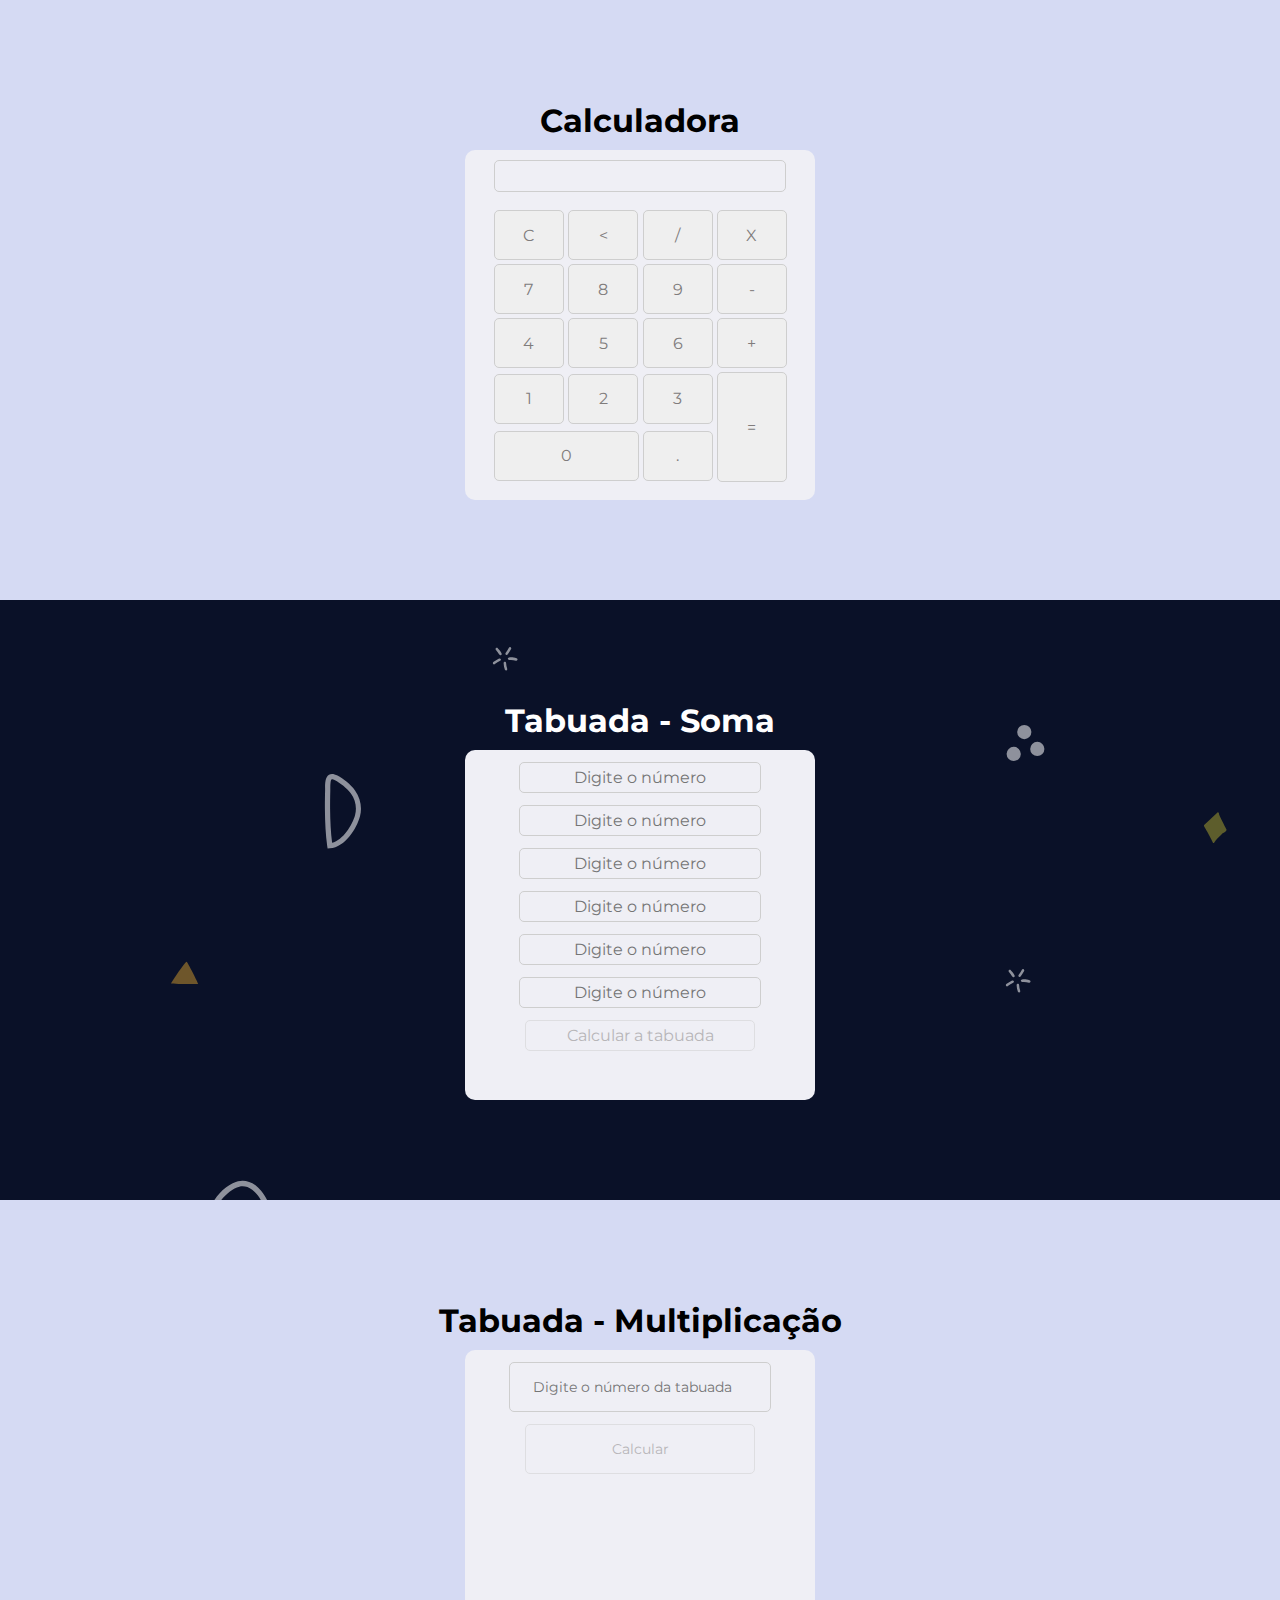
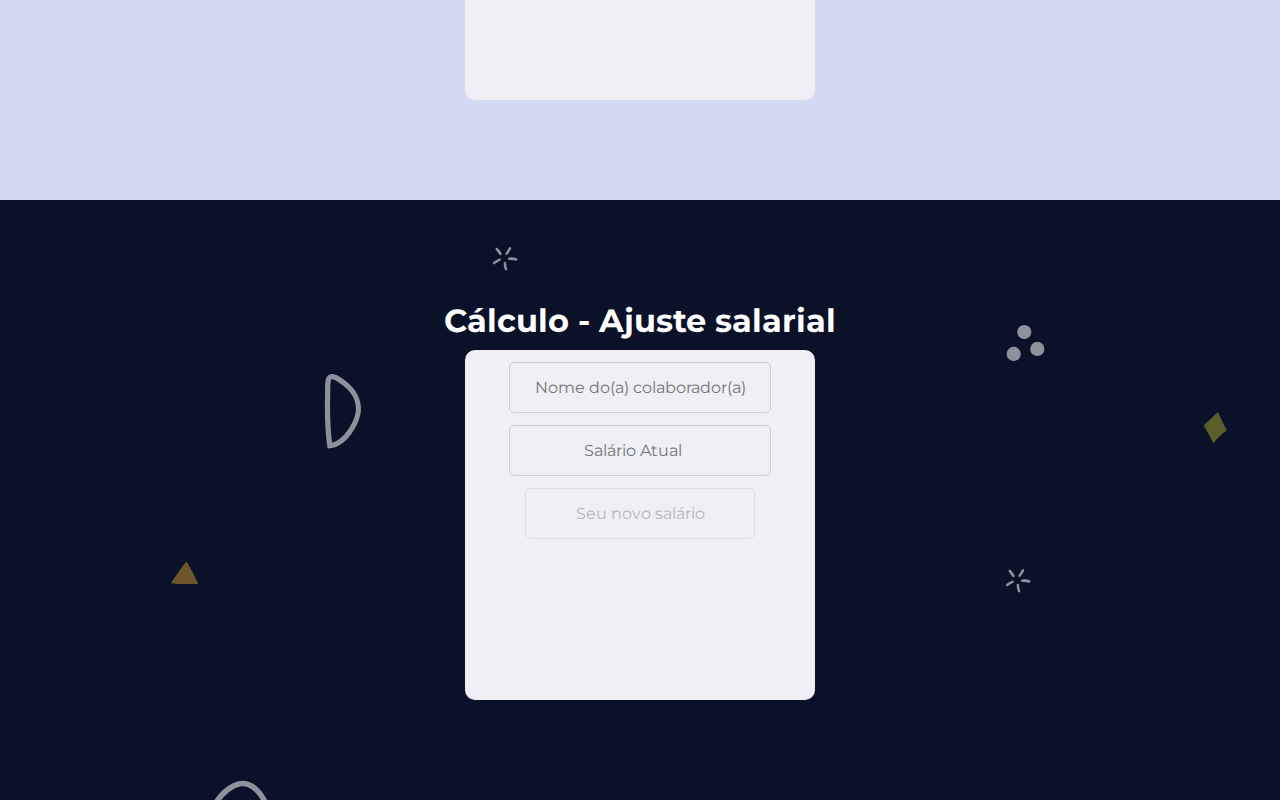
==== cálculos/index.html @ cd3ba108 "feat:initial challenges finished" ====
<!DOCTYPE html>
<html lang="pt-BR">
<head>
    <meta charset="UTF-8">
    <meta http-equiv="X-UA-Compatible" content="IE=edge">
    <meta name="viewport" content="width=device-width, initial-scale=1.0">
    <title>Cálculos</title>
    <link rel="stylesheet" href="index.css">
</head>
<body>

    <section class=" blue" >
        <div>
            <div class="container">
                <h1> Calculadora </h1>
                <div class="information calculator">
                    <table>
                        <div id="resultCalculator"></div>
                        <tr>
                            <td> <button class="btnCalculator" onclick="clean()">C</button></td>
                            <td> <button class="btnCalculator" onclick="back()"><</button></td>
                            <td> <button class="btnCalculator" onclick="insert('/')">/</button></td>
                            <td> <button class="btnCalculator" onclick="insert('*')">X</button></td>
                        </tr>
                        <tr>
                            <td> <button class="btnCalculator" onclick="insert('7')">7</button></td>
                            <td> <button class="btnCalculator" onclick="insert('8')">8</button></td>
                            <td> <button class="btnCalculator" onclick="insert('9')">9</button></td>
                            <td> <button class="btnCalculator" onclick="insert('-')">-</button></td>
                        </tr>
                        <tr>
                            <td> <button class="btnCalculator" onclick="insert('4')">4</button></td>
                            <td> <button class="btnCalculator" onclick="insert('5')">5</button></td>
                            <td> <button class="btnCalculator" onclick="insert('6')">6</button></td>
                            <td> <button class="btnCalculator" onclick="insert('+')" >+</button></td>
                        </tr>
                        <tr>
                            <td> <button class="btnCalculator" onclick="insert('1')">1</button></td>
                            <td> <button class="btnCalculator" onclick="insert('2')">2</button></td>
                            <td> <button class="btnCalculator" onclick="insert('3')">3</button></td>
                            <td rowspan="2"> <button class="btnCalculator" style="height:110px" onclick="calculate()">=</button></td>
                        </tr>
                        <tr>
                            <td colspan="2"> <button class="btnCalculator" style="width: 145px" onclick="insert('0')" >0</button></td>
                            <td> <button class="btnCalculator" onclick="insert('.')">.</button></td>
                        </tr>
                    </table>
                </div>
            </div>
        </div>
    </section>

<section class="picture">
<div class="container">
    <h1> Tabuada - Soma </h1>
    <div class="information">
        <input type="text" id="numberSum1" placeholder="Digite o número">
                <input type="text" id="numberSum2" placeholder="Digite o número">
                <input type="text" id="numberSum3" placeholder="Digite o número">
                <input type="text" id="numberSum4" placeholder="Digite o número">
                <input type="text" id="numberSum5" placeholder="Digite o número">
                <input type="text" id="numberSum6" placeholder="Digite o número">
                <button id="button"> Calcular a tabuada</button>
                <div id="resultSum"> </div>
    </div>
</div>
</section>

<section class=" blue">
    <div>
        <div class="container">
            <h1> Tabuada - Multiplicação </h1>
            <div class="information">
                <input type="number" id="number" placeholder="Digite o número da tabuada">
                <button id="btn"> Calcular </button>
                <div id="result"> </div>
            </div>
        </div>
    </div>
</section>

<section class="picture">
    <div class="container">
        <h1> Cálculo - Ajuste salarial </h1>
        <div class="information">
                <input type="text" id="name" placeholder="Nome do(a) colaborador(a)">
                <input type="number" id="oldSalary" placeholder="Salário Atual">
                <button id="btn2"> Seu novo salário </button>
                <div id="resultpayment"> </div>
        </div> 
    </div>
</section>

<script src="index.js"></script>
</body>
</html>
---- cálculos/index.css ----
@import url('https://fonts.googleapis.com/css2?family=Bebas+Neue&family=Belanosima&family=Montserrat:ital,wght@0,400;0,700;0,900;1,400&family=Open+Sans:wght@400;700&family=Poppins:wght@400;500&family=Righteous&family=Roboto:wght@300&family=Sarala&family=Signika+Negative& família=Ysabeau+SC:wght@300&display=swap');

* {
    margin: 0;
    padding: 0;
    font-family: 'Montserrat', sans-serif;
}

.blue {
    background-color: rgb(213, 218, 243);
    height: 600px;
    color: black;
}

h1 {
    font-size: 2rem;
    margin-bottom: 10px;
}

.picture {
    background-image: url(img-fundo.svg);
    color: white;
    height: 600px;
}

.container {
    height: 600px;
    display: flex;
    flex-direction: column;
    align-items: center;
    justify-content: center;
}

.information {
    background-color: rgb(239, 239, 245);
    border-radius: 10px;
    height: 350px;
    width: 350px;
    display: flex;
    flex-direction:column;
    align-items: center;
} 

#number, #btn, #result {
    text-align: center;
    margin-top: 12px;
    background-color:  rgb(239, 239, 245);
    color: rgb(128, 124, 124);
    border-radius: 5px;
    font-size: 0.9rem;
}

#number, #btn {
    padding: 15px;
    width: 230px;
    border: 1px double #cecece;
}

#numberSum1, #numberSum2, #numberSum3, #numberSum4, #numberSum5, #numberSum6, #button, #resultSum {
    text-align: center;
    margin-top: 12px;
    background-color:  rgb(239, 239, 245);
    color: rgb(128, 124, 124);
    border-radius: 5px;
    font-size: 1rem;
    padding: 5px;
    width: 230px;
}

#numberSum1, #numberSum2, #numberSum3, #numberSum4, #numberSum5, #numberSum6, #button {
    border: 1px double #cecece;
}

#name, #oldSalary, #btn2  {
    text-align: center;
    margin-top: 12px;
    background-color:  rgb(239, 239, 245);
    color: rgb(128, 124, 124);
    border-radius: 5px;
    font-size: 1rem;
    padding: 10px;
    width: 230px;
}

#name, #oldSalary, #btn2 {
    text-align: center;
    margin-top: 12px;
    background-color:  rgb(239, 239, 245);
    color: rgb(128, 124, 124);
    border-radius: 5px;
    font-size: 1rem;
    padding: 15px;
    width: 230px;
}

#resultpayment {
    padding: 15px;
    margin-top: 12px;
    text-align: center;
    font-size: 1rem;
    width: 300px;
    color: rgb(128, 124, 124);
}

#name {
    color: rgb(128, 124, 124);
}

#name, #oldSalary, #btn2 {
    border: 1px double #cecece;
}

.disabled {
    opacity: 0.5;
}

table {
    margin: auto;
}

.btnCalculator {
    cursor: pointer;
    border: 1px double #cecece;
    border-radius: 5px;
    font-size: 1rem;
    color: rgb(128, 124, 124);
    width: 70px;
    height: 50px;
    margin: 1px;
}

.btnCalculator:hover {
    background-color: rgb(213, 218, 243);
}

#resultCalculator {
    font-size: 1.5rem;
    border: 1px double #cecece;
    border-radius: 5px;
    text-align: right;
    color: rgb(128, 124, 124);
    width: 290px;
    height: 30px;
    margin: 1px;
    margin-top: 10px;
}
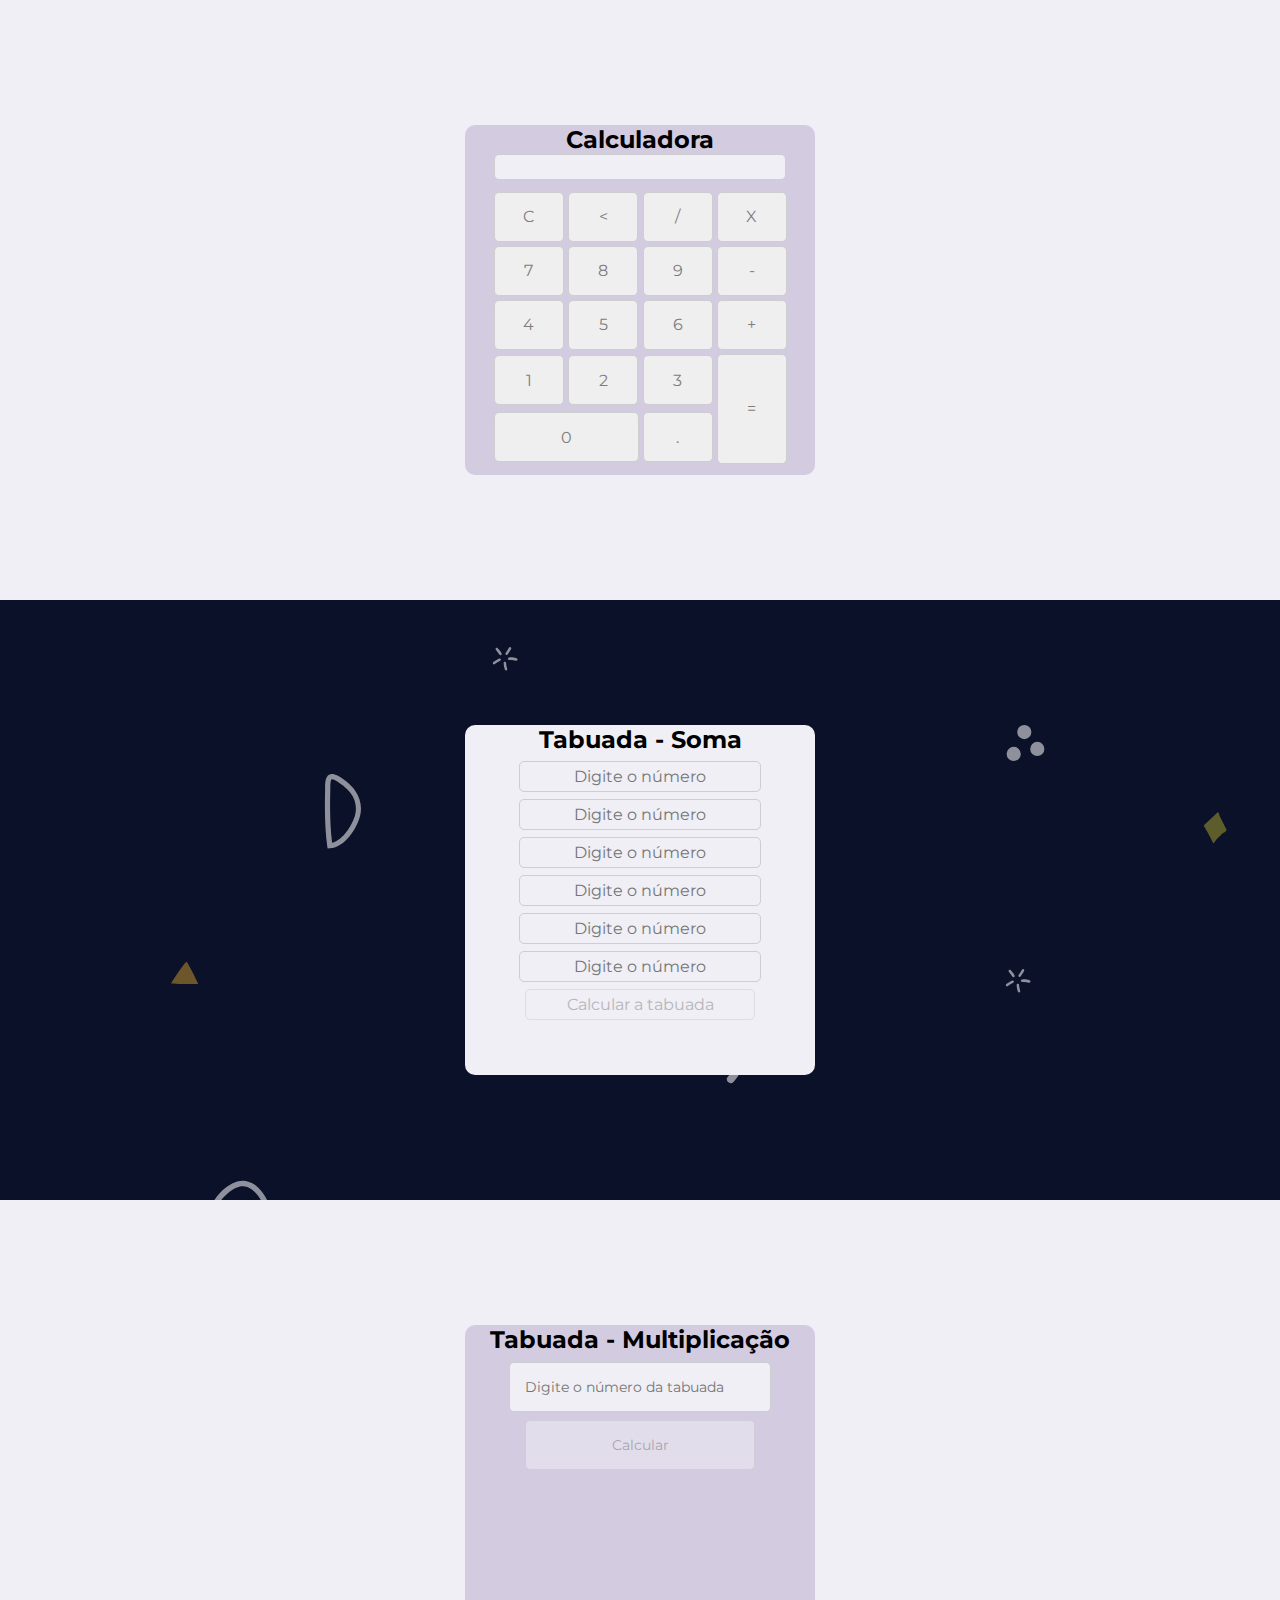
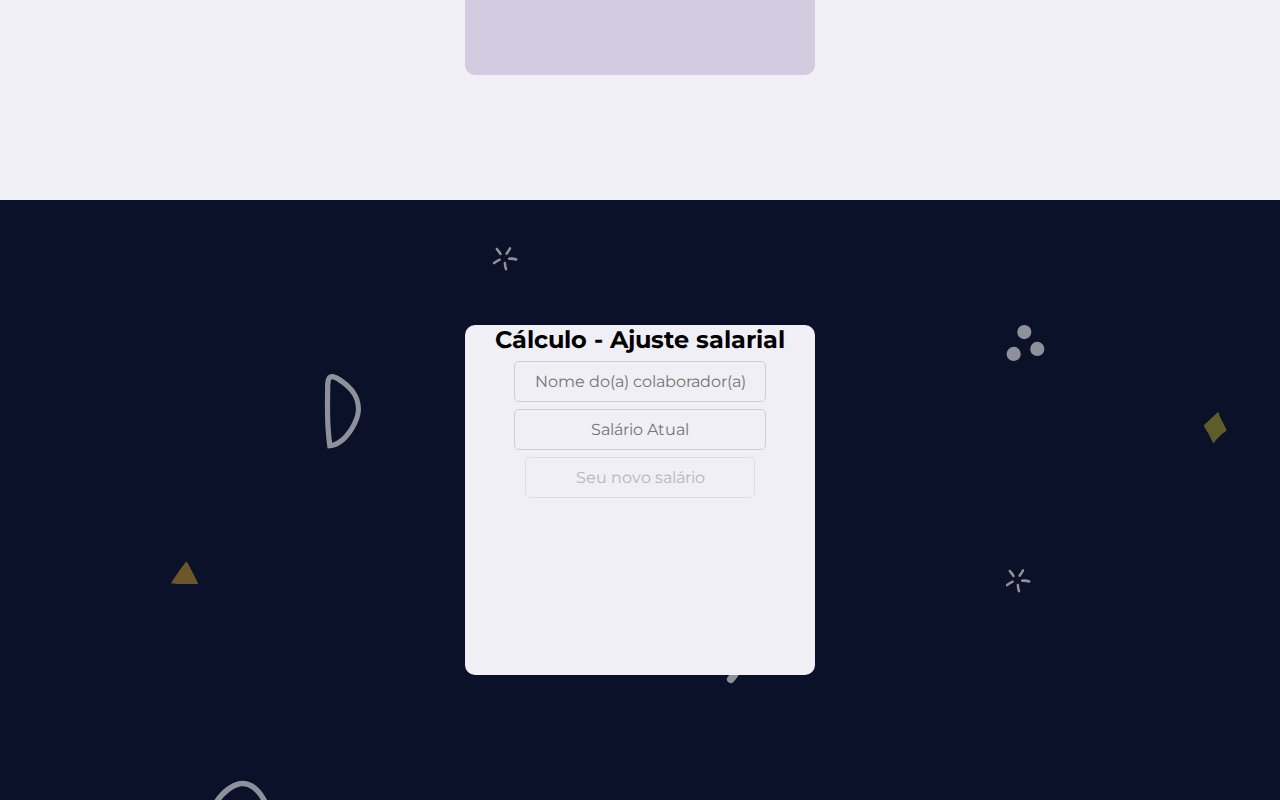
==== commit 352d5632: "challenges in the currency formated" ====
--- a/cálculos/index.html
+++ b/cálculos/index.html
@@ -9,13 +9,11 @@
 </head>
 <body>
 
-    <section class=" blue" >
-        <div>
-            <div class="container">
-                <h1> Calculadora </h1>
-                <div class="information calculator">
+    <section class="blue">           
+                <div class="information" id= "container">
+                    <h1> Calculadora </h1>
                     <table>
-                        <div id="resultCalculator"></div>
+                        <div  id="resultCalculator"></div>
                         <tr>
                             <td> <button class="btnCalculator" onclick="clean()">C</button></td>
                             <td> <button class="btnCalculator" onclick="back()"><</button></td>
@@ -46,14 +44,11 @@
                         </tr>
                     </table>
                 </div>
-            </div>
-        </div>
     </section>
 
 <section class="picture">
-<div class="container">
-    <h1> Tabuada - Soma </h1>
-    <div class="information">
+<div class="informationPicture" id="container">
+        <h1> Tabuada - Soma </h1>
         <input type="text" id="numberSum1" placeholder="Digite o número">
                 <input type="text" id="numberSum2" placeholder="Digite o número">
                 <input type="text" id="numberSum3" placeholder="Digite o número">
@@ -62,32 +57,25 @@
                 <input type="text" id="numberSum6" placeholder="Digite o número">
                 <button id="button"> Calcular a tabuada</button>
                 <div id="resultSum"> </div>
-    </div>
 </div>
 </section>
 
 <section class=" blue">
-    <div>
-        <div class="container">
+        <div class="information" id="container">
             <h1> Tabuada - Multiplicação </h1>
-            <div class="information">
                 <input type="number" id="number" placeholder="Digite o número da tabuada">
                 <button id="btn"> Calcular </button>
                 <div id="result"> </div>
-            </div>
         </div>
-    </div>
 </section>
 
 <section class="picture">
-    <div class="container">
+    <div class="informationPicture" id="container">
         <h1> Cálculo - Ajuste salarial </h1>
-        <div class="information">
-                <input type="text" id="name" placeholder="Nome do(a) colaborador(a)">
-                <input type="number" id="oldSalary" placeholder="Salário Atual">
+                <input type="text" id="name"  placeholder="Nome do(a) colaborador(a)">
+                <input type="text" id="oldSalary" placeholder="Salário Atual">
                 <button id="btn2"> Seu novo salário </button>
                 <div id="resultpayment"> </div>
-        </div> 
     </div>
 </section>
 
--- a/cálculos/index.css
+++ b/cálculos/index.css
@@ -7,23 +7,17 @@
 }
 
 .blue {
-    background-color: rgb(213, 218, 243);
+    background-color: rgb(239, 239, 245);
     height: 600px;
     color: black;
-}
-
-h1 {
-    font-size: 2rem;
-    margin-bottom: 10px;
+    display: flex;
+    flex-direction: column;
+    align-items: center;
+    justify-content: center;
 }
 
 .picture {
     background-image: url(img-fundo.svg);
-    color: white;
-    height: 600px;
-}
-
-.container {
     height: 600px;
     display: flex;
     flex-direction: column;
@@ -31,19 +25,37 @@
     justify-content: center;
 }
 
-.information {
-    background-color: rgb(239, 239, 245);
+#container {
+    display: flex;
+    flex-direction: column;
+    align-items: center;
     border-radius: 10px;
     height: 350px;
     width: 350px;
-    display: flex;
-    flex-direction:column;
-    align-items: center;
-} 
+}
+
+.informationPicture {
+    background-color: rgb(239, 239, 245);
+    color: black;
+}
+
+.information {
+    background-color: rgb(211, 204, 225);
+    color: black;
+}
+
+h1 {
+    justify-content: center;
+    text-align: center;
+    font-size: 1.5rem;
+}
+
+.informationalCalculator{
+    height: 600px;
+}
 
 #number, #btn, #result {
-    text-align: center;
-    margin-top: 12px;
+    margin-top: 8px;
     background-color:  rgb(239, 239, 245);
     color: rgb(128, 124, 124);
     border-radius: 5px;
@@ -58,7 +70,7 @@
 
 #numberSum1, #numberSum2, #numberSum3, #numberSum4, #numberSum5, #numberSum6, #button, #resultSum {
     text-align: center;
-    margin-top: 12px;
+    margin-top: 7px;
     background-color:  rgb(239, 239, 245);
     color: rgb(128, 124, 124);
     border-radius: 5px;
@@ -73,24 +85,14 @@
 
 #name, #oldSalary, #btn2  {
     text-align: center;
-    margin-top: 12px;
+    margin-top: 7px;
     background-color:  rgb(239, 239, 245);
     color: rgb(128, 124, 124);
     border-radius: 5px;
     font-size: 1rem;
     padding: 10px;
     width: 230px;
-}
-
-#name, #oldSalary, #btn2 {
-    text-align: center;
-    margin-top: 12px;
-    background-color:  rgb(239, 239, 245);
-    color: rgb(128, 124, 124);
-    border-radius: 5px;
-    font-size: 1rem;
-    padding: 15px;
-    width: 230px;
+    border: 1px double #cecece;
 }
 
 #resultpayment {
@@ -104,10 +106,6 @@
 
 #name {
     color: rgb(128, 124, 124);
-}
-
-#name, #oldSalary, #btn2 {
-    border: 1px double #cecece;
 }
 
 .disabled {
@@ -134,13 +132,12 @@
 }
 
 #resultCalculator {
-    font-size: 1.5rem;
+    background-color:  rgb(239, 239, 245);
+    color: rgb(128, 124, 124);
+    font-size: 1.2rem;
+    text-align: right;
     border: 1px double #cecece;
     border-radius: 5px;
-    text-align: right;
-    color: rgb(128, 124, 124);
     width: 290px;
-    height: 30px;
-    margin: 1px;
-    margin-top: 10px;
+    height: 1.5rem;
 }